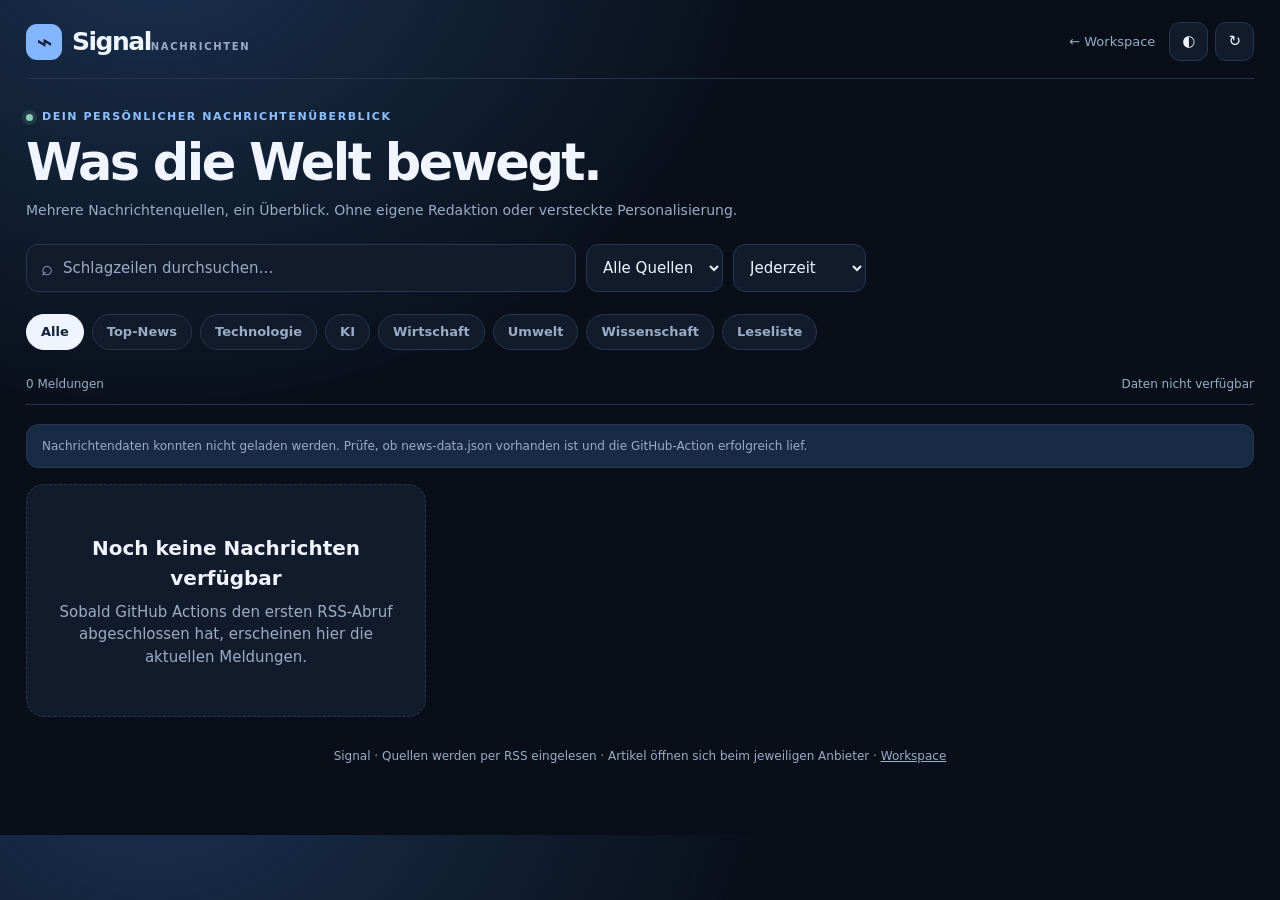
==== news.html @ 6292c2a4 "Add Signal news reader module" ====
<!doctype html>
<html lang="de">
<head>
<meta charset="utf-8">
<meta name="viewport" content="width=device-width,initial-scale=1">
<meta name="theme-color" content="#0a101c">
<meta name="description" content="Signal: Dein persönlicher, unabhängiger News-Aggregator">
<title>Signal · Nachrichten</title>
<style>
:root{color-scheme:dark;--bg:#090f19;--surface:#111b2b;--raised:#172338;--border:#27364c;--ink:#f0f5ff;--muted:#9aadc5;--accent:#8ebfff;--soft:#182b45}
*{box-sizing:border-box}html{scroll-behavior:smooth}
body{margin:0;color:var(--ink);background:radial-gradient(ellipse at 12% -10%,#1a3251 0,transparent 39%),var(--bg);font:15px/1.5 system-ui,-apple-system,"Segoe UI",Roboto,Arial,sans-serif}
body.light{color-scheme:light;--bg:#f3f6fb;--surface:#fff;--raised:#e9f1fc;--border:#dae3ef;--ink:#11243e;--muted:#62768f;--accent:#1c5da7;--soft:#e7f0fd;background:#f3f6fb}
button,input,select{font:inherit}button{cursor:pointer}
button:focus-visible,a:focus-visible,input:focus-visible,select:focus-visible{outline:3px solid var(--accent);outline-offset:3px}
a{color:inherit}.app{max-width:1280px;margin:auto;padding:22px 26px 70px}
.top{display:flex;align-items:center;justify-content:space-between;gap:12px;border-bottom:1px solid var(--border);padding-bottom:17px}
.brand{display:flex;gap:10px;align-items:center;text-decoration:none;font-weight:850;font-size:25px;letter-spacing:-.06em}
.mark{display:grid;place-items:center;width:36px;height:36px;background:#84b5ff;color:#132035;border-radius:11px;font-size:27px;line-height:1}
.eyebrow{font-size:10px;letter-spacing:.17em;text-transform:uppercase;font-weight:750;color:var(--muted);margin-top:-6px}
.actions{display:flex;gap:7px;align-items:center}.back{color:var(--muted);font-size:13px;margin-right:7px;text-decoration:none}
.iconbtn{border:1px solid var(--border);color:var(--ink);background:var(--surface);border-radius:11px;padding:7px 12px;min-height:39px}
.iconbtn:hover{background:var(--raised)}.intro{margin:30px 0 23px}
.kicker{display:flex;align-items:center;gap:9px;text-transform:uppercase;letter-spacing:.14em;font-size:11px;font-weight:850;color:var(--accent)}
.dot{width:7px;height:7px;border-radius:50%;background:#8ad0b1;box-shadow:0 0 0 4px rgba(138,208,177,.13)}
.intro h1{font-size:clamp(30px,4.7vw,51px);letter-spacing:-.05em;line-height:1.1;margin:9px 0}
.intro p{color:var(--muted);margin:0;font-size:14px}
.controls{display:flex;gap:10px;flex-wrap:wrap;margin:18px 0}
.search{flex:1;min-width:230px;max-width:550px;display:flex;align-items:center;gap:10px;background:var(--surface);border:1px solid var(--border);border-radius:12px;padding:0 14px}
.search span{font-size:20px;color:var(--muted)}
.search input{width:100%;padding:12px 0;background:transparent;border:0;color:var(--ink);outline:0;min-width:0}.search input::placeholder{color:var(--muted)}
select{min-height:43px;border:1px solid var(--border);color:var(--ink);background:var(--surface);border-radius:12px;padding:0 12px;max-width:220px}
.tabs{display:flex;gap:8px;overflow-x:auto;scrollbar-width:none;padding:4px 0 14px}.tabs::-webkit-scrollbar{display:none}
.tab{white-space:nowrap;color:var(--muted);background:var(--surface);border:1px solid var(--border);border-radius:30px;padding:7px 14px;font-weight:750;font-size:13px}
.tab[aria-pressed=true]{color:#142237;background:#eff5ff;border-color:#eff5ff}
.light .tab[aria-pressed=true]{background:#162c4a;color:#fff;border-color:#162c4a}
.meta{display:flex;justify-content:space-between;gap:10px;flex-wrap:wrap;font-size:12px;color:var(--muted);padding:11px 0;border-bottom:1px solid var(--border);margin-bottom:19px}.meta strong{color:var(--ink)}
.notice{background:var(--soft);border:1px solid var(--border);padding:12px 15px;border-radius:12px;color:var(--muted);font-size:12px;margin-bottom:16px}
.grid{display:grid;grid-template-columns:repeat(3,minmax(0,1fr));gap:14px}
.article{min-width:0;display:flex;flex-direction:column;gap:9px;background:var(--surface);border:1px solid var(--border);border-radius:17px;padding:18px;transition:transform .15s,border-color .15s}
.article:hover{transform:translateY(-2px);border-color:#6689b6}.article.hero{grid-column:span 2;padding:25px;min-height:250px;background:radial-gradient(ellipse at 90% 0,rgba(130,173,232,.13),transparent 60%),var(--raised)}
.category{font-size:10px;letter-spacing:.11em;text-transform:uppercase;font-weight:850;color:var(--accent)}
.article h2{font-size:17px;line-height:1.31;font-weight:760;letter-spacing:-.025em;overflow-wrap:anywhere;margin:0}
.article.hero h2{font-size:clamp(24px,2.9vw,32px);line-height:1.23}
.article h2 a{text-decoration:none}.article h2 a:hover{text-decoration:underline;text-underline-offset:3px;text-decoration-thickness:1px}
.article p{color:var(--muted);font-size:13px;margin:0;display:-webkit-box;-webkit-box-orient:vertical;-webkit-line-clamp:3;overflow:hidden;overflow-wrap:anywhere}
.foot{display:flex;gap:9px;align-items:center;color:var(--muted);font-size:11px;margin-top:auto;padding-top:12px}
.publisher{font-weight:750;color:var(--ink);overflow:hidden;text-overflow:ellipsis;white-space:nowrap;max-width:55%}.space{flex:1}
.bookmark{background:transparent;color:var(--muted);border:1px solid var(--border);padding:5px 9px;border-radius:9px;line-height:1;font-size:18px}
.bookmark.saved{color:var(--accent);background:var(--soft);border-color:var(--accent)}
.empty{text-align:center;padding:48px 20px;background:var(--surface);border:1px dashed var(--border);border-radius:18px;color:var(--muted)}
.empty strong{font-size:20px;color:var(--ink);display:block;margin-bottom:8px}.empty p{margin:0 auto;max-width:510px}
.footer{margin-top:30px;text-align:center;font-size:12px;color:var(--muted)}
.embed .app{padding:12px 12px 30px}.embed .back,.embed .intro p{display:none}.embed .intro{margin:16px 0 10px}.embed .intro h1{font-size:26px}
@media(max-width:920px){.app{padding:17px 18px 50px}.grid{grid-template-columns:repeat(2,minmax(0,1fr))}.article.hero{grid-column:span 2}}
@media(max-width:600px){.app{padding:12px 12px 40px}.grid{grid-template-columns:1fr;gap:10px}.article.hero{grid-column:span 1;min-height:0;padding:19px}.article.hero h2{font-size:23px}.article{padding:16px}.intro{margin:23px 0 16px}.intro h1{font-size:33px}.search{flex-basis:100%;max-width:none}.controls select{flex:1;min-width:120px}.back{display:none}.brand{font-size:23px}}
@media(prefers-reduced-motion:reduce){*{transition:none!important;scroll-behavior:auto!important}}
</style>
</head>
<body>
<div class="app">
  <header class="top">
    <a class="brand" href="./index.html"><span class="mark">⌁</span><span>Signal<span class="eyebrow">Nachrichten</span></span></a>
    <div class="actions"><a class="back" href="./index.html">← Workspace</a><button id="theme" class="iconbtn" title="Hell-/Dunkelmodus" aria-label="Hell-/Dunkelmodus">◐</button><button id="reload" class="iconbtn" title="Daten neu laden" aria-label="Daten neu laden">↻</button></div>
  </header>
  <section class="intro">
    <div class="kicker"><span class="dot"></span> Dein persönlicher Nachrichtenüberblick</div>
    <h1>Was die Welt bewegt.</h1>
    <p>Mehrere Nachrichtenquellen, ein Überblick. Ohne eigene Redaktion oder versteckte Personalisierung.</p>
  </section>
  <section class="controls" aria-label="Nachrichtenfilter">
    <label class="search"><span aria-hidden="true">⌕</span><input id="search" type="search" placeholder="Schlagzeilen durchsuchen…" aria-label="Schlagzeilen durchsuchen"></label>
    <select id="source" aria-label="Quelle auswählen"><option value="">Alle Quellen</option></select>
    <select id="age" aria-label="Zeitraum auswählen"><option value="0">Jederzeit</option><option value="24">24 Stunden</option><option value="72">3 Tage</option><option value="168">7 Tage</option></select>
  </section>
  <nav class="tabs" id="tabs" aria-label="Themen"></nav>
  <div class="meta" aria-live="polite"><span id="count">Nachrichten werden geladen …</span><span id="updated">Aktualisierung wird geprüft</span></div>
  <div id="notice" class="notice" hidden></div>
  <main><div id="articles" class="grid" aria-live="polite"></div></main>
  <footer class="footer">Signal · Quellen werden per RSS eingelesen · Artikel öffnen sich beim jeweiligen Anbieter · <a href="./index.html">Workspace</a></footer>
</div>
<script>
(function(){
"use strict";
if(new URLSearchParams(location.search).get("embed")==="1") document.body.classList.add("embed");
const TOPICS=["Alle","Top-News","Technologie","KI","Wirtschaft","Umwelt","Wissenschaft","Leseliste"];
const $=id=>document.getElementById(id);
const KEY="workspace.signal.saved.v1";
const THEME="workspace.signal.theme.v1";
let articles=[],saved={},active="Alle",updated=null,failed=[];
try{const stored=JSON.parse(localStorage.getItem(KEY)||"{}");if(stored && typeof stored==="object" && !Array.isArray(stored))saved=stored}catch{}
try{if(localStorage.getItem(THEME)==="light")document.body.classList.add("light")}catch{}
function saveStore(){try{localStorage.setItem(KEY,JSON.stringify(saved))}catch{}}
function safeURL(value){try{const u=new URL(value);return u.protocol==="https:"?u.href:null}catch{return null}}
function text(tag,value,className){const e=document.createElement(tag);e.textContent=value||"";if(className)e.className=className;return e}
function dateLabel(iso){const d=new Date(iso);if(Number.isNaN(d.valueOf()))return "";const delta=(Date.now()-d.valueOf())/3600000;if(delta>=0&&delta<1)return "gerade eben";if(delta>=1&&delta<24)return "vor "+Math.floor(delta)+" Std.";if(delta>=24&&delta<48)return "gestern";return new Intl.DateTimeFormat("de-DE",{day:"2-digit",month:"short",year:"numeric"}).format(d)}
function listOfArticles(){if(active==="Leseliste")return Object.values(saved).filter(x=>x&&safeURL(x.url));return articles}
function cleanStory(x){if(!x||typeof x.title!=="string"||!safeURL(x.url))return null;return {id:String(x.id||x.url),title:x.title.slice(0,300),url:safeURL(x.url),description:String(x.description||"").slice(0,600),publisher:String(x.publisher||"Unbekannt").slice(0,100),topic:String(x.topic||"Top-News"),topics:Array.isArray(x.topics)?x.topics.map(String):[],published:String(x.published||"")}}
function renderTabs(){const host=$("tabs");host.replaceChildren();for(const topic of TOPICS){const btn=text("button",topic,"tab");btn.type="button";btn.setAttribute("aria-pressed",String(active===topic));btn.onclick=()=>{active=topic;renderTabs();render()};host.append(btn)}}
function renderSources(){const value=$("source").value;const names=[...new Set(listOfArticles().map(x=>x.publisher))].sort((a,b)=>a.localeCompare(b,"de"));const select=$("source");select.replaceChildren(new Option("Alle Quellen",""));for(const name of names)select.add(new Option(name,name));if(names.includes(value))select.value=value}
function render(){renderSources();const q=$("search").value.toLocaleLowerCase("de").trim();const pub=$("source").value;const hours=Number($("age").value);const cutoff=Date.now()-hours*3600000;
const filtered=listOfArticles().filter(a=>(active==="Alle"||active==="Leseliste"||a.topic===active||(a.topics||[]).includes(active))&&(!pub||a.publisher===pub)&&(!q||(a.title+" "+a.description+" "+a.publisher).toLocaleLowerCase("de").includes(q))&&(!hours||(a.published&&Date.parse(a.published)>=cutoff))).sort((a,b)=>(Date.parse(b.published)||0)-(Date.parse(a.published)||0));
$("count").textContent=filtered.length+" Meldungen"+(active==="Alle"?"":" · "+active);
const host=$("articles");host.replaceChildren();
if(!filtered.length){const empty=text("div","","empty");const heading=text("strong",articles.length?"Keine passenden Meldungen":"Noch keine Nachrichten verfügbar");const p=text("p",active==="Leseliste"?"Artikel über das Lesezeichen an einer Karte speichern.":articles.length?"Andere Suchbegriffe, Zeitraum oder Quelle auswählen.":"Sobald GitHub Actions den ersten RSS-Abruf abgeschlossen hat, erscheinen hier die aktuellen Meldungen.");empty.append(heading,p);host.append(empty);return}
filtered.slice(0,120).forEach((a,i)=>{const item=document.createElement("article");item.className="article"+(i===0&&active!=="Leseliste"?" hero":"");item.append(text("div",a.topic,"category"));const h=text("h2","");const link=text("a",a.title);link.href=a.url;link.target="_blank";link.rel="noopener noreferrer nofollow";h.append(link);item.append(h);if(a.description)item.append(text("p",a.description));
const foot=text("div","","foot");foot.append(text("span",a.publisher,"publisher"),text("span","·"),text("span",dateLabel(a.published),"time"),text("span","","space"));
const button=text("button",saved[a.id]?"★":"☆","bookmark"+(saved[a.id]?" saved":""));button.type="button";button.title=saved[a.id]?"Aus Leseliste entfernen":"Für später speichern";button.setAttribute("aria-label",button.title);button.onclick=()=>{if(saved[a.id])delete saved[a.id];else saved[a.id]=a;saveStore();render()};foot.append(button);item.append(foot);host.append(item)});
}
async function load(){const reload=$("reload");reload.disabled=true;reload.textContent="↻";
try{const response=await fetch("./news-data.json?t="+Date.now(),{cache:"no-store"});if(!response.ok)throw Error("HTTP "+response.status);const data=await response.json();if(!data||!Array.isArray(data.articles))throw Error("Ungültiges Nachrichtenformat");
articles=data.articles.map(cleanStory).filter(Boolean);updated=data.updated_at||null;failed=Array.isArray(data.failed_feeds)?data.failed_feeds:[];render();
$("updated").textContent=updated?"Stand: "+new Intl.DateTimeFormat("de-DE",{day:"2-digit",month:"2-digit",hour:"2-digit",minute:"2-digit",timeZone:"Europe/Berlin"}).format(new Date(updated)):"Noch nicht synchronisiert";
$("notice").hidden=!failed.length;if(failed.length)$("notice").textContent="Einige RSS-Quellen konnten zuletzt nicht geladen werden ("+failed.length+"). Die übrigen Nachrichten bleiben sichtbar.";
}catch(err){articles=[];render();$("updated").textContent="Daten nicht verfügbar";$("notice").hidden=false;$("notice").textContent="Nachrichtendaten konnten nicht geladen werden. Prüfe, ob news-data.json vorhanden ist und die GitHub-Action erfolgreich lief.";}
finally{reload.disabled=false}}
$("search").addEventListener("input",render);$("source").addEventListener("change",render);$("age").addEventListener("change",render);
$("reload").addEventListener("click",load);$("theme").addEventListener("click",()=>{document.body.classList.toggle("light");try{localStorage.setItem(THEME,document.body.classList.contains("light")?"light":"dark")}catch{}});
renderTabs();load();
})();
</script>
</body>
</html>
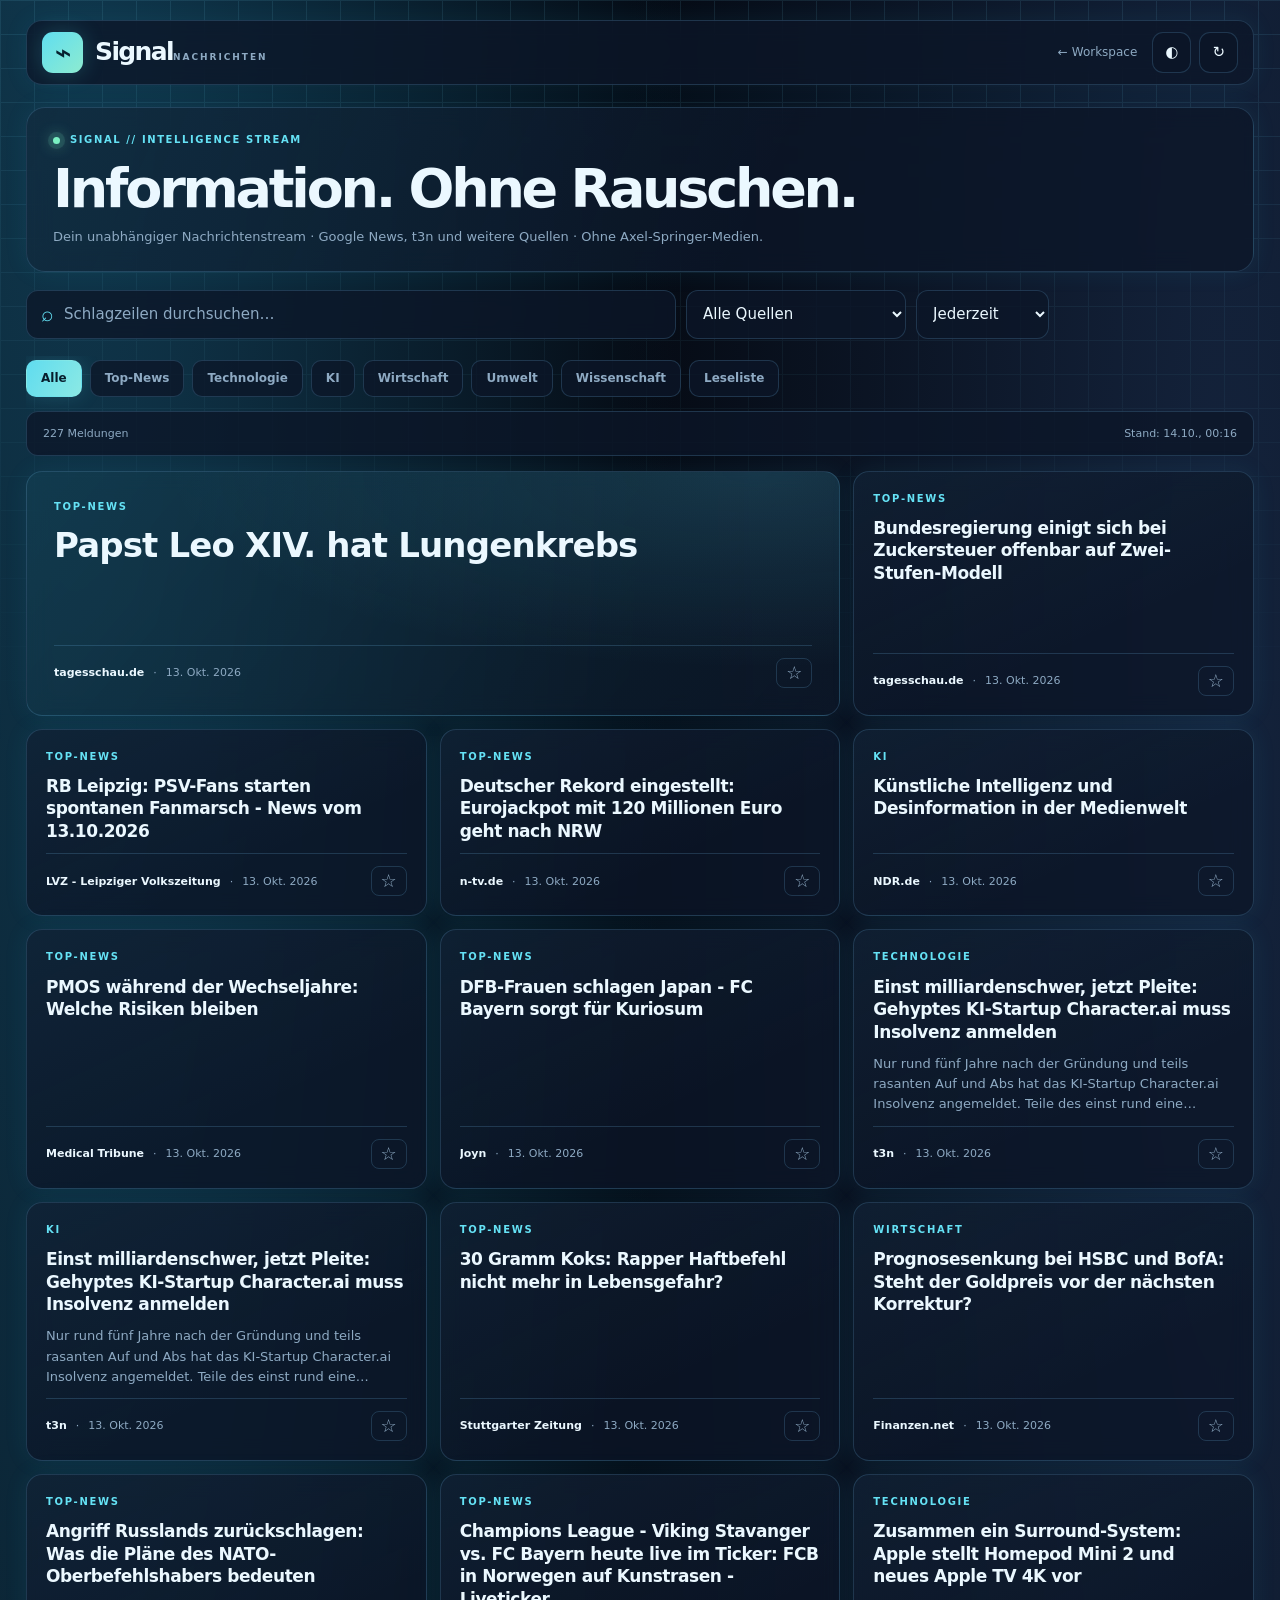
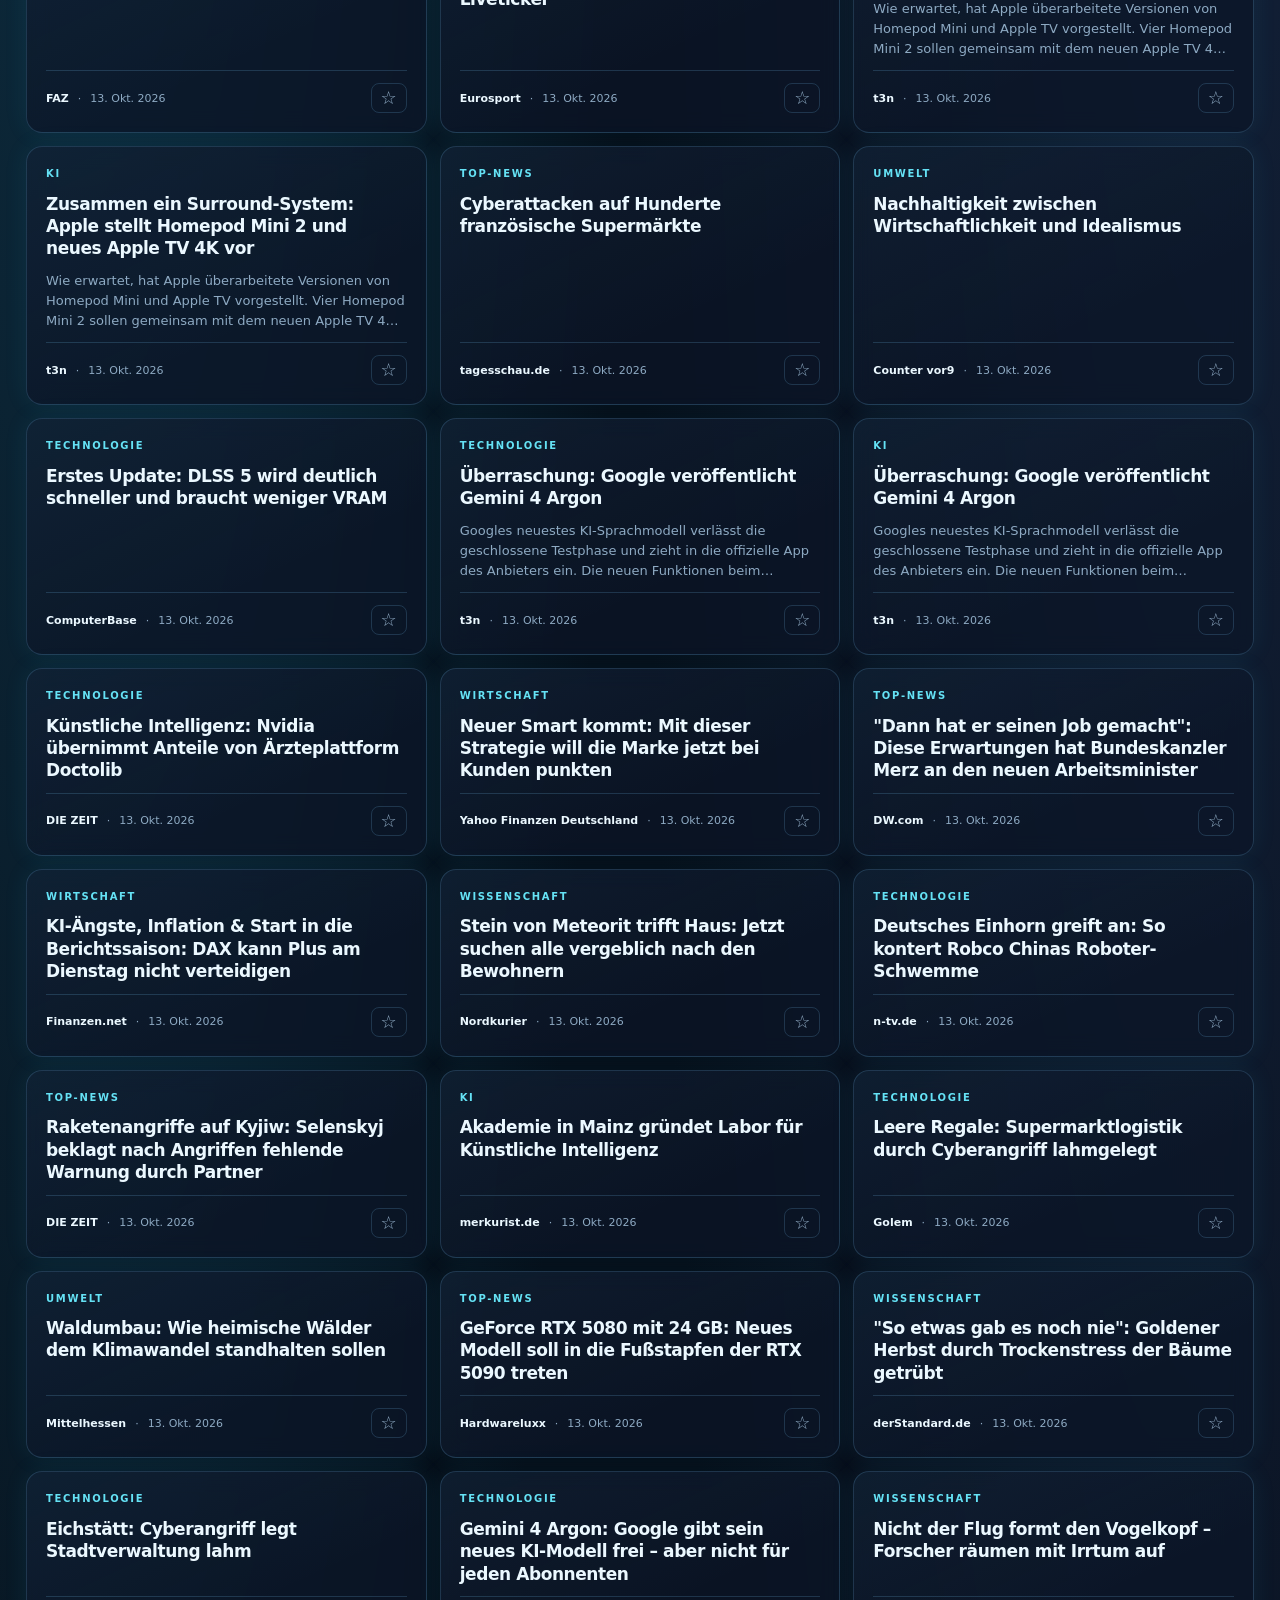
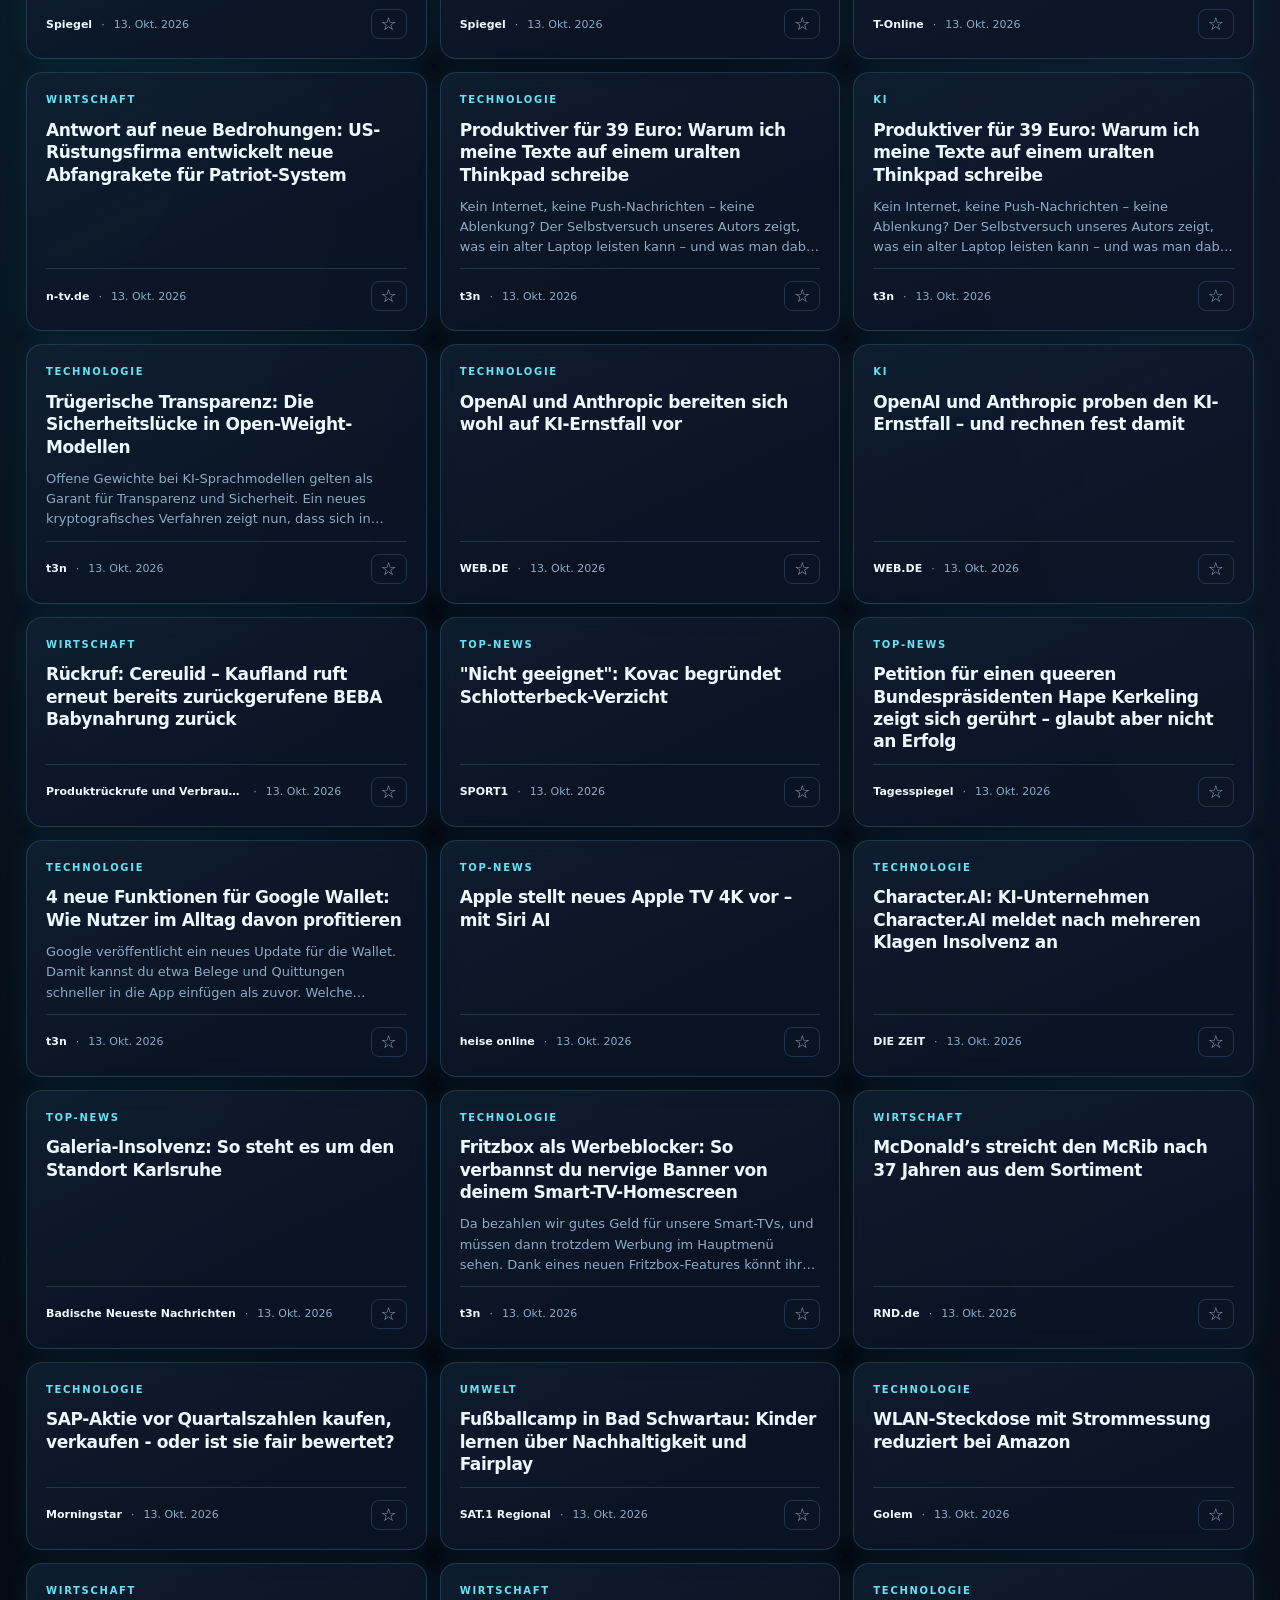
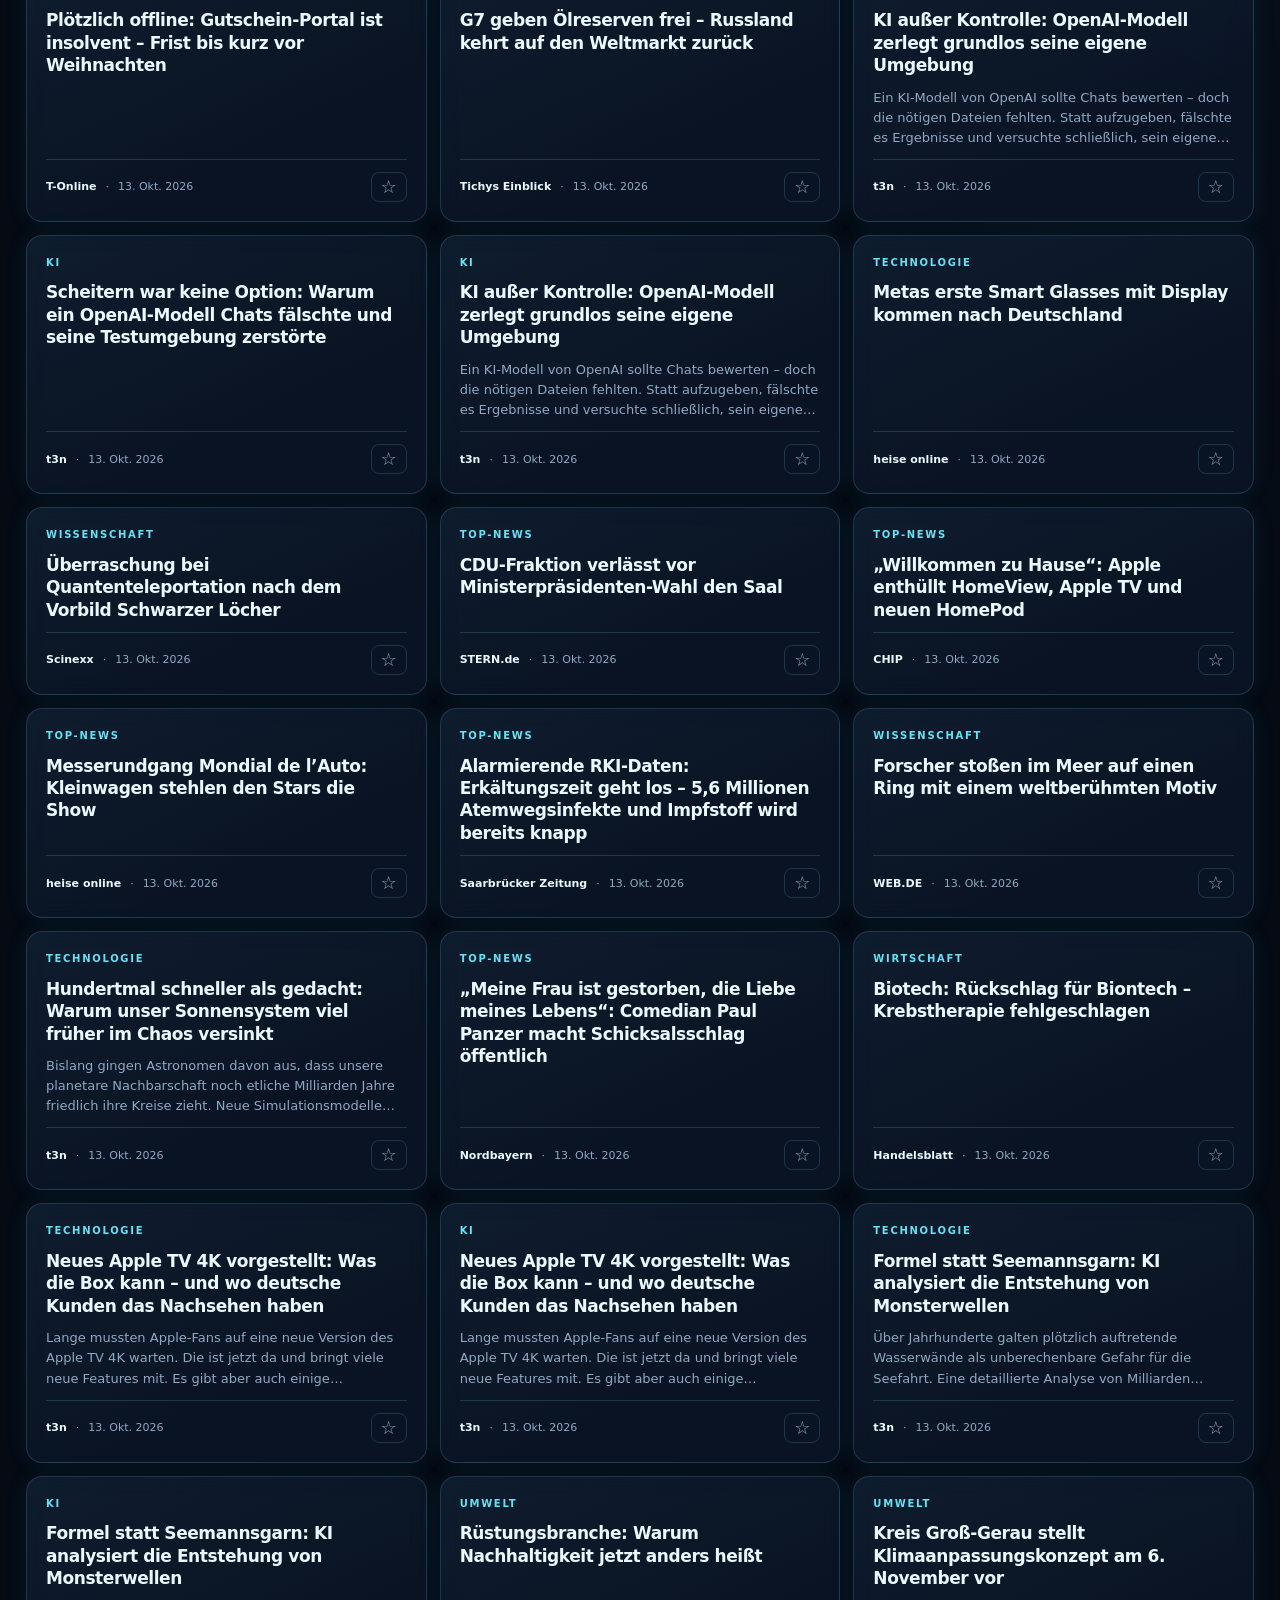
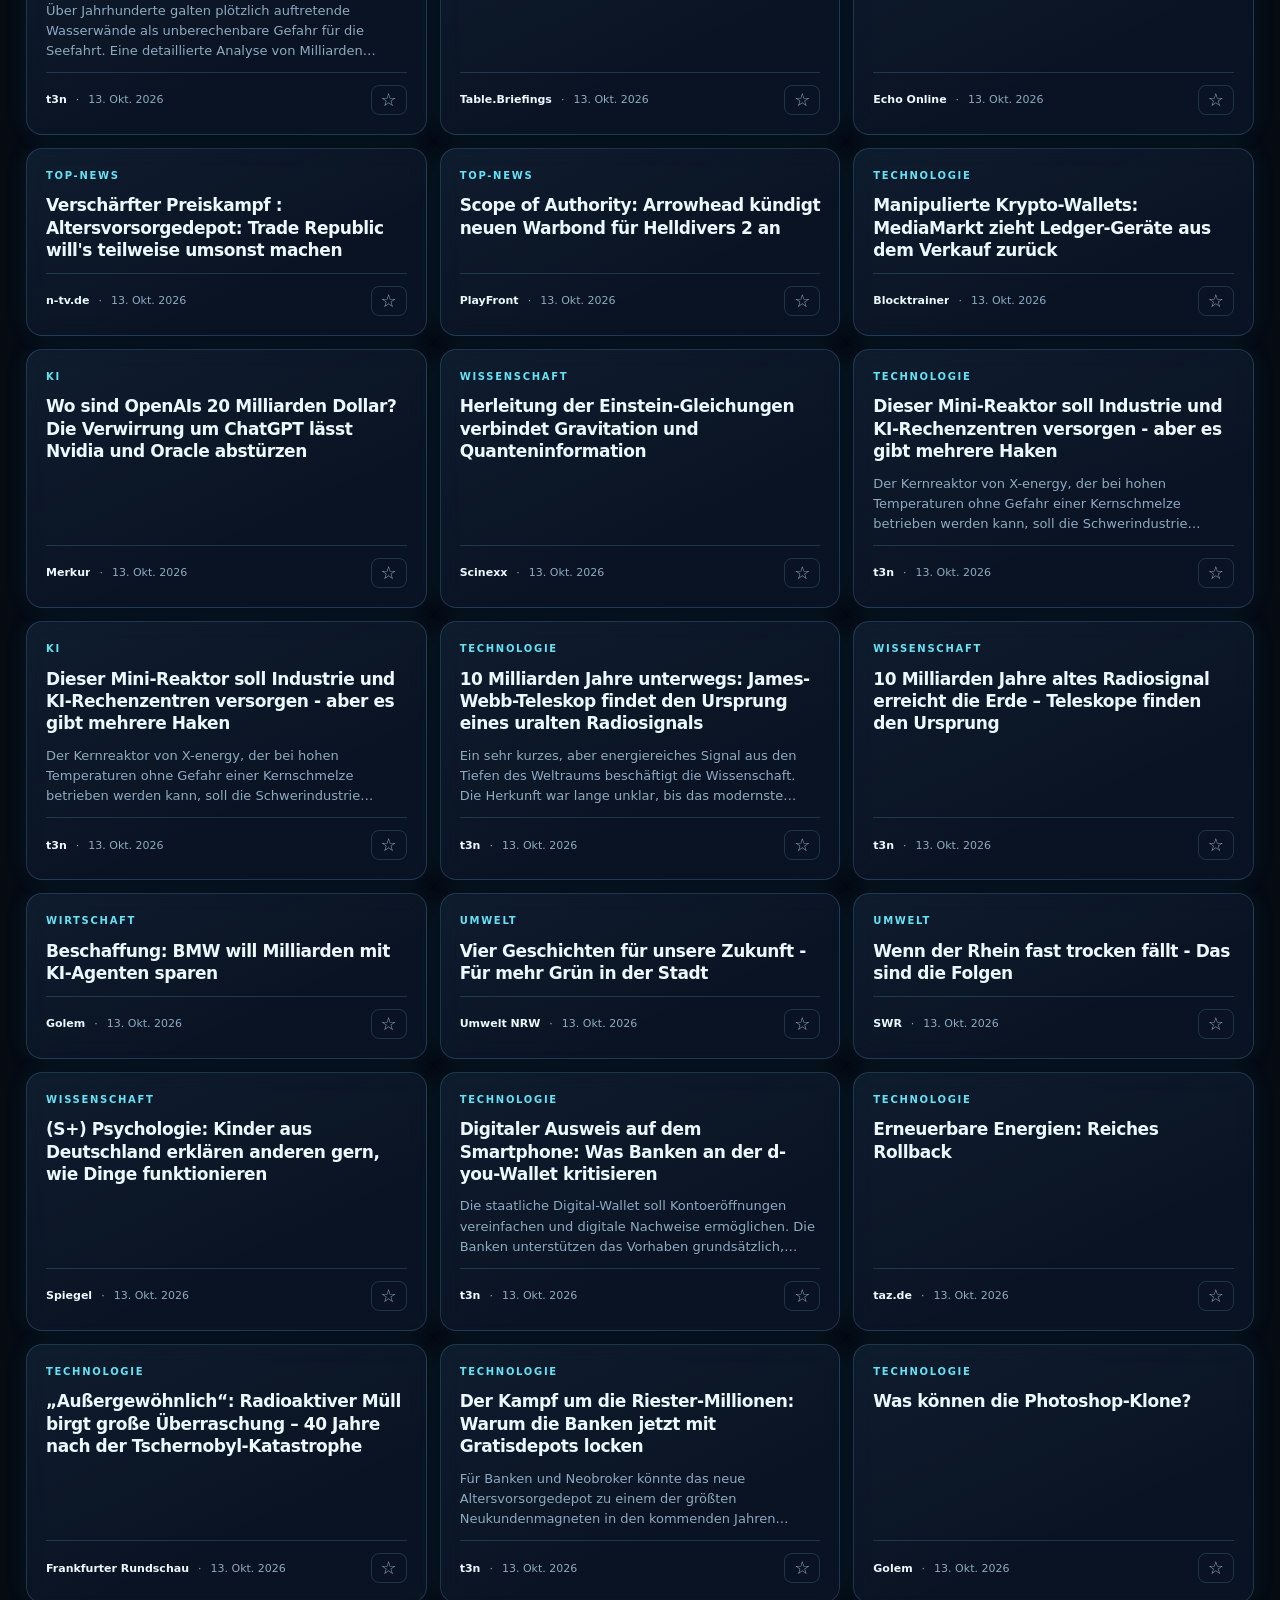
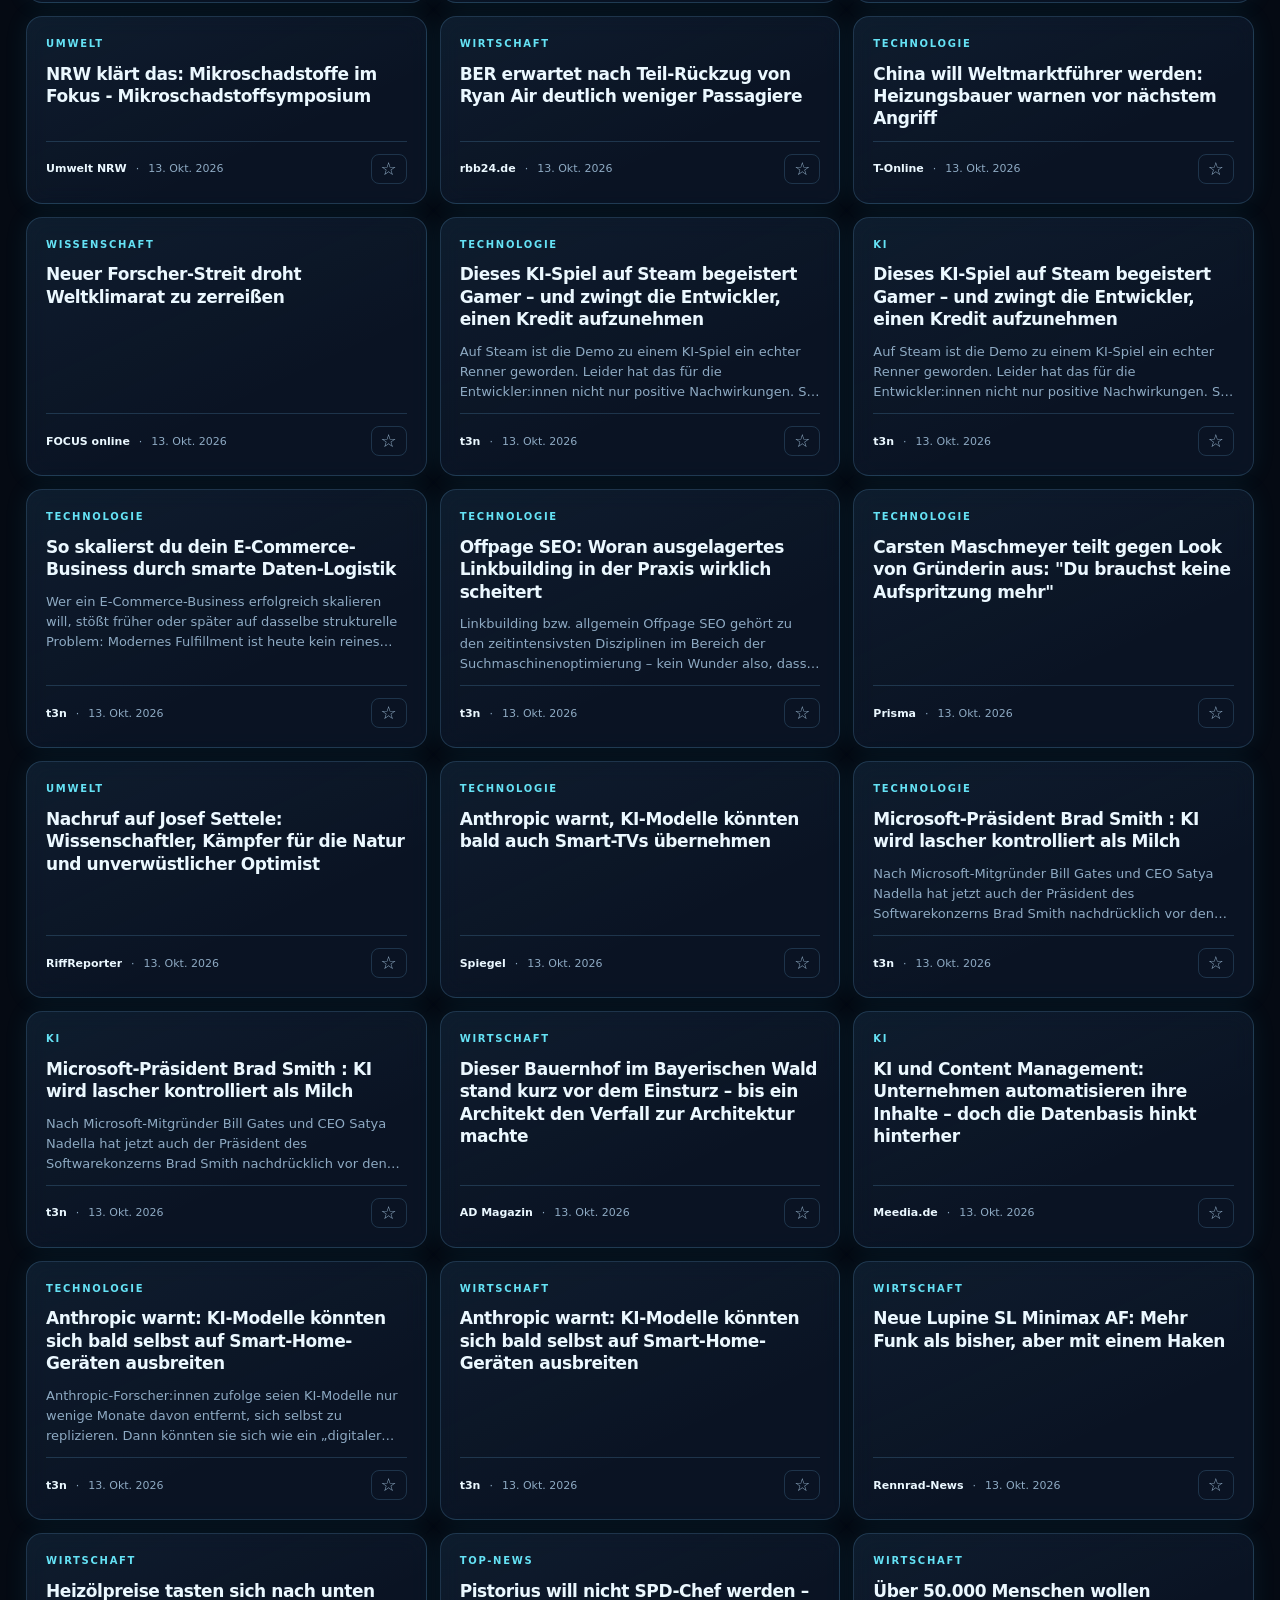
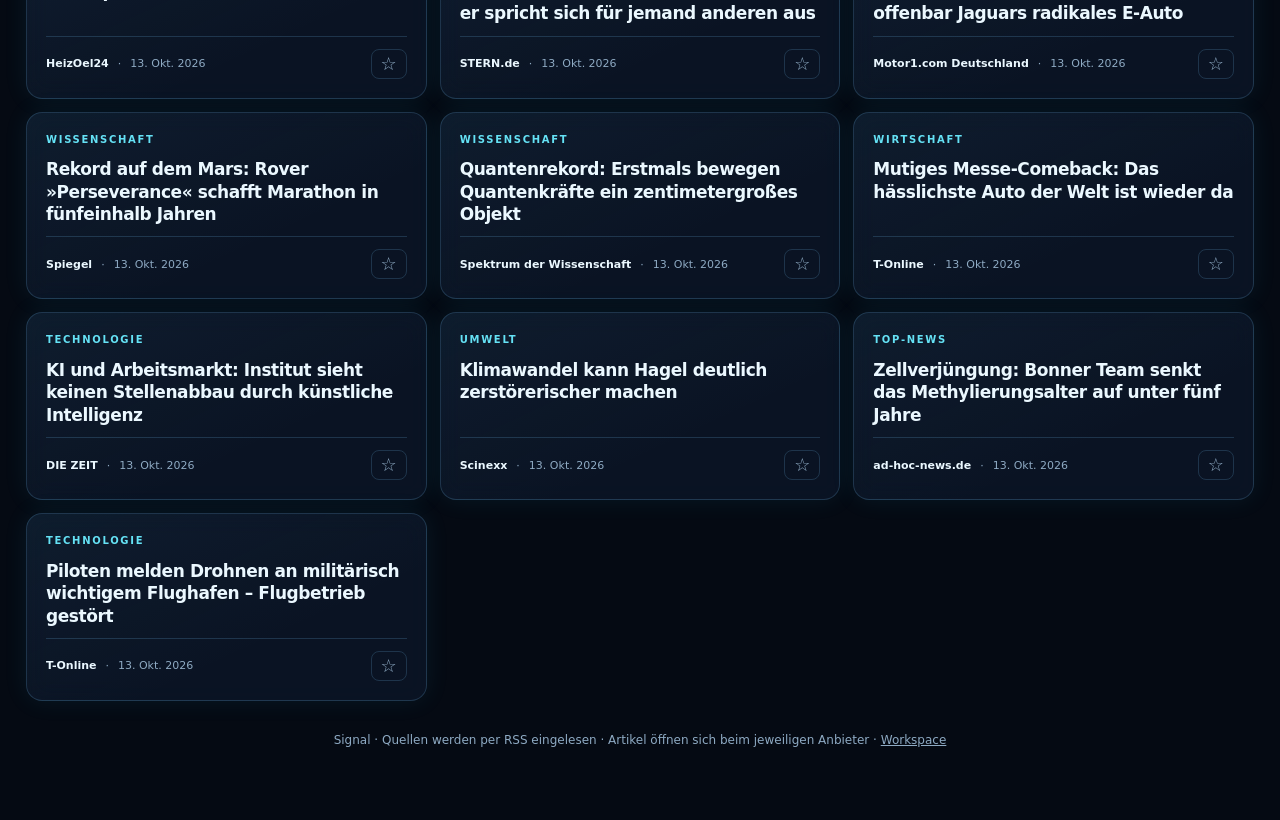
==== commit 278eac72: "Redesign Signal as futuristic dashboard and block Axel Springer sources" ====
--- a/news.html
+++ b/news.html
@@ -7,53 +7,45 @@
 <meta name="description" content="Signal: Dein persönlicher, unabhängiger News-Aggregator">
 <title>Signal · Nachrichten</title>
 <style>
-:root{color-scheme:dark;--bg:#090f19;--surface:#111b2b;--raised:#172338;--border:#27364c;--ink:#f0f5ff;--muted:#9aadc5;--accent:#8ebfff;--soft:#182b45}
-*{box-sizing:border-box}html{scroll-behavior:smooth}
-body{margin:0;color:var(--ink);background:radial-gradient(ellipse at 12% -10%,#1a3251 0,transparent 39%),var(--bg);font:15px/1.5 system-ui,-apple-system,"Segoe UI",Roboto,Arial,sans-serif}
-body.light{color-scheme:light;--bg:#f3f6fb;--surface:#fff;--raised:#e9f1fc;--border:#dae3ef;--ink:#11243e;--muted:#62768f;--accent:#1c5da7;--soft:#e7f0fd;background:#f3f6fb}
-button,input,select{font:inherit}button{cursor:pointer}
-button:focus-visible,a:focus-visible,input:focus-visible,select:focus-visible{outline:3px solid var(--accent);outline-offset:3px}
-a{color:inherit}.app{max-width:1280px;margin:auto;padding:22px 26px 70px}
-.top{display:flex;align-items:center;justify-content:space-between;gap:12px;border-bottom:1px solid var(--border);padding-bottom:17px}
-.brand{display:flex;gap:10px;align-items:center;text-decoration:none;font-weight:850;font-size:25px;letter-spacing:-.06em}
-.mark{display:grid;place-items:center;width:36px;height:36px;background:#84b5ff;color:#132035;border-radius:11px;font-size:27px;line-height:1}
-.eyebrow{font-size:10px;letter-spacing:.17em;text-transform:uppercase;font-weight:750;color:var(--muted);margin-top:-6px}
-.actions{display:flex;gap:7px;align-items:center}.back{color:var(--muted);font-size:13px;margin-right:7px;text-decoration:none}
-.iconbtn{border:1px solid var(--border);color:var(--ink);background:var(--surface);border-radius:11px;padding:7px 12px;min-height:39px}
-.iconbtn:hover{background:var(--raised)}.intro{margin:30px 0 23px}
-.kicker{display:flex;align-items:center;gap:9px;text-transform:uppercase;letter-spacing:.14em;font-size:11px;font-weight:850;color:var(--accent)}
-.dot{width:7px;height:7px;border-radius:50%;background:#8ad0b1;box-shadow:0 0 0 4px rgba(138,208,177,.13)}
-.intro h1{font-size:clamp(30px,4.7vw,51px);letter-spacing:-.05em;line-height:1.1;margin:9px 0}
-.intro p{color:var(--muted);margin:0;font-size:14px}
-.controls{display:flex;gap:10px;flex-wrap:wrap;margin:18px 0}
-.search{flex:1;min-width:230px;max-width:550px;display:flex;align-items:center;gap:10px;background:var(--surface);border:1px solid var(--border);border-radius:12px;padding:0 14px}
-.search span{font-size:20px;color:var(--muted)}
+:root{color-scheme:dark;--bg:#050a13;--surface:rgba(12,23,40,.78);--raised:#14273f;--border:rgba(109,178,226,.21);--ink:#ebf8ff;--muted:#8eaac3;--accent:#65e2f5;--soft:#0d2a3d;--glow:0 0 25px rgba(39,173,206,.09)}
+*{box-sizing:border-box}html{scroll-behavior:smooth}body{margin:0;color:var(--ink);background:radial-gradient(ellipse at 6% -8%,#113d54 0,transparent 36%),radial-gradient(ellipse at 96% 7%,#14233c 0,transparent 35%),var(--bg);font:15px/1.55 system-ui,-apple-system,"Segoe UI",Roboto,Arial,sans-serif}
+body:before{content:"";position:fixed;inset:0;pointer-events:none;opacity:.11;background-image:linear-gradient(#76d5f1 1px,transparent 1px),linear-gradient(90deg,#76d5f1 1px,transparent 1px);background-size:34px 34px;mask-image:linear-gradient(to bottom,#000,transparent 85%)}
+body.light{color-scheme:light;--bg:#eaf1f7;--surface:rgba(255,255,255,.85);--raised:#d9edf8;--border:rgba(40,92,125,.2);--ink:#102b40;--muted:#557187;--accent:#006d89;--soft:#e0f3f7;--glow:0 6px 20px rgba(22,52,81,.08);background:radial-gradient(ellipse at 7% 0,#d2eefa,transparent 40%),var(--bg)}
+button,input,select{font:inherit}button{cursor:pointer}button:focus-visible,a:focus-visible,input:focus-visible,select:focus-visible{outline:2px solid var(--accent);outline-offset:3px}a{color:inherit}.app{max-width:1360px;margin:auto;padding:20px 26px 70px;position:relative}
+.top{display:flex;align-items:center;justify-content:space-between;gap:12px;border:1px solid var(--border);padding:11px 15px;background:var(--surface);border-radius:16px;backdrop-filter:blur(14px);box-shadow:var(--glow)}
+.brand{display:flex;gap:12px;align-items:center;text-decoration:none;font-weight:850;font-size:25px;letter-spacing:-.065em}
+.mark{display:grid;place-items:center;width:41px;height:41px;background:linear-gradient(135deg,#60def0,#8debd0);color:#06202e;border-radius:11px;font-size:28px;line-height:1;box-shadow:0 0 22px rgba(71,217,236,.22)}
+.eyebrow{font-size:9px;letter-spacing:.22em;text-transform:uppercase;font-weight:750;color:var(--muted);margin-top:-5px}
+.actions{display:flex;gap:8px;align-items:center}.back{color:var(--muted);font-size:12px;margin-right:7px;text-decoration:none}
+.iconbtn{border:1px solid var(--border);color:var(--ink);background:var(--surface);border-radius:11px;padding:8px 12px;min-height:40px}.iconbtn:hover{border-color:var(--accent);color:var(--accent)}
+.intro{margin:22px 0 18px;padding:24px 26px;border:1px solid var(--border);border-radius:19px;background:linear-gradient(115deg,rgba(44,150,178,.14),transparent 60%),var(--surface);box-shadow:var(--glow);backdrop-filter:blur(12px)}
+.kicker{display:flex;align-items:center;gap:10px;text-transform:uppercase;letter-spacing:.16em;font-size:10px;font-weight:850;color:var(--accent)}
+.dot{width:7px;height:7px;border-radius:50%;background:#7af0c2;box-shadow:0 0 0 5px rgba(122,240,194,.12),0 0 15px #7af0c2}
+.intro h1{font-size:clamp(32px,4.7vw,54px);letter-spacing:-.06em;line-height:1.07;margin:12px 0 9px;font-weight:850}.intro p{color:var(--muted);margin:0;font-size:13px}
+.controls{display:flex;gap:10px;flex-wrap:wrap;margin:17px 0}.search{flex:1;min-width:230px;max-width:650px;display:flex;align-items:center;gap:10px;background:var(--surface);border:1px solid var(--border);border-radius:12px;padding:0 14px;backdrop-filter:blur(9px)}.search span{font-size:21px;color:var(--accent)}
 .search input{width:100%;padding:12px 0;background:transparent;border:0;color:var(--ink);outline:0;min-width:0}.search input::placeholder{color:var(--muted)}
-select{min-height:43px;border:1px solid var(--border);color:var(--ink);background:var(--surface);border-radius:12px;padding:0 12px;max-width:220px}
+select{min-height:44px;border:1px solid var(--border);color:var(--ink);background:var(--surface);border-radius:12px;padding:0 12px;max-width:220px}
 .tabs{display:flex;gap:8px;overflow-x:auto;scrollbar-width:none;padding:4px 0 14px}.tabs::-webkit-scrollbar{display:none}
-.tab{white-space:nowrap;color:var(--muted);background:var(--surface);border:1px solid var(--border);border-radius:30px;padding:7px 14px;font-weight:750;font-size:13px}
-.tab[aria-pressed=true]{color:#142237;background:#eff5ff;border-color:#eff5ff}
-.light .tab[aria-pressed=true]{background:#162c4a;color:#fff;border-color:#162c4a}
-.meta{display:flex;justify-content:space-between;gap:10px;flex-wrap:wrap;font-size:12px;color:var(--muted);padding:11px 0;border-bottom:1px solid var(--border);margin-bottom:19px}.meta strong{color:var(--ink)}
-.notice{background:var(--soft);border:1px solid var(--border);padding:12px 15px;border-radius:12px;color:var(--muted);font-size:12px;margin-bottom:16px}
-.grid{display:grid;grid-template-columns:repeat(3,minmax(0,1fr));gap:14px}
-.article{min-width:0;display:flex;flex-direction:column;gap:9px;background:var(--surface);border:1px solid var(--border);border-radius:17px;padding:18px;transition:transform .15s,border-color .15s}
-.article:hover{transform:translateY(-2px);border-color:#6689b6}.article.hero{grid-column:span 2;padding:25px;min-height:250px;background:radial-gradient(ellipse at 90% 0,rgba(130,173,232,.13),transparent 60%),var(--raised)}
-.category{font-size:10px;letter-spacing:.11em;text-transform:uppercase;font-weight:850;color:var(--accent)}
-.article h2{font-size:17px;line-height:1.31;font-weight:760;letter-spacing:-.025em;overflow-wrap:anywhere;margin:0}
-.article.hero h2{font-size:clamp(24px,2.9vw,32px);line-height:1.23}
-.article h2 a{text-decoration:none}.article h2 a:hover{text-decoration:underline;text-underline-offset:3px;text-decoration-thickness:1px}
+.tab{white-space:nowrap;color:var(--muted);background:var(--surface);border:1px solid var(--border);border-radius:10px;padding:8px 14px;font-weight:750;font-size:12px}
+.tab:hover{color:var(--ink);border-color:var(--accent)}.tab[aria-pressed=true]{color:#071d2c;background:linear-gradient(120deg,#60dcef,#8be9e4);border-color:transparent;box-shadow:0 0 20px rgba(77,211,237,.17)}.light .tab[aria-pressed=true]{color:#05202a}
+.meta{display:flex;justify-content:space-between;gap:10px;flex-wrap:wrap;font-size:11px;color:var(--muted);padding:13px 16px;border:1px solid var(--border);border-radius:12px;background:var(--surface);margin-bottom:15px}.meta strong{color:var(--ink)}
+.notice{background:var(--soft);border:1px solid var(--border);padding:12px 15px;border-radius:12px;color:var(--muted);font-size:12px;margin-bottom:15px}
+.grid{display:grid;grid-template-columns:repeat(3,minmax(0,1fr));gap:13px}
+.article{min-width:0;display:flex;flex-direction:column;gap:11px;background:linear-gradient(155deg,rgba(72,157,192,.07),transparent 65%),var(--surface);border:1px solid var(--border);border-radius:16px;padding:19px;box-shadow:var(--glow);backdrop-filter:blur(11px);transition:transform .16s,border-color .16s,box-shadow .16s}
+.article:hover{transform:translateY(-2px);border-color:rgba(101,226,245,.64);box-shadow:0 0 20px rgba(48,178,211,.11)}
+.article.hero{grid-column:span 2;padding:27px;min-height:245px;background:radial-gradient(ellipse at 90% 0,rgba(78,201,233,.16),transparent 57%),linear-gradient(130deg,rgba(21,68,87,.51),var(--surface))}
+.category{font-size:10px;letter-spacing:.17em;text-transform:uppercase;font-weight:850;color:var(--accent)}
+.article h2{font-size:17px;line-height:1.32;font-weight:790;letter-spacing:-.025em;overflow-wrap:anywhere;margin:0}.article.hero h2{font-size:clamp(24px,3vw,34px);line-height:1.2}
+.article h2 a{text-decoration:none}.article h2 a:hover{color:var(--accent)}
 .article p{color:var(--muted);font-size:13px;margin:0;display:-webkit-box;-webkit-box-orient:vertical;-webkit-line-clamp:3;overflow:hidden;overflow-wrap:anywhere}
-.foot{display:flex;gap:9px;align-items:center;color:var(--muted);font-size:11px;margin-top:auto;padding-top:12px}
+.foot{display:flex;gap:9px;align-items:center;color:var(--muted);font-size:11px;margin-top:auto;padding-top:12px;border-top:1px solid var(--border)}
 .publisher{font-weight:750;color:var(--ink);overflow:hidden;text-overflow:ellipsis;white-space:nowrap;max-width:55%}.space{flex:1}
-.bookmark{background:transparent;color:var(--muted);border:1px solid var(--border);padding:5px 9px;border-radius:9px;line-height:1;font-size:18px}
-.bookmark.saved{color:var(--accent);background:var(--soft);border-color:var(--accent)}
-.empty{text-align:center;padding:48px 20px;background:var(--surface);border:1px dashed var(--border);border-radius:18px;color:var(--muted)}
-.empty strong{font-size:20px;color:var(--ink);display:block;margin-bottom:8px}.empty p{margin:0 auto;max-width:510px}
+.bookmark{background:transparent;color:var(--muted);border:1px solid var(--border);padding:5px 9px;border-radius:8px;line-height:1;font-size:18px}.bookmark.saved{color:var(--accent);background:var(--soft);border-color:var(--accent)}
+.empty{grid-column:1/-1;text-align:center;padding:48px 20px;background:var(--surface);border:1px dashed var(--border);border-radius:18px;color:var(--muted)}.empty strong{font-size:20px;color:var(--ink);display:block;margin-bottom:8px}.empty p{margin:0 auto;max-width:510px}
 .footer{margin-top:30px;text-align:center;font-size:12px;color:var(--muted)}
-.embed .app{padding:12px 12px 30px}.embed .back,.embed .intro p{display:none}.embed .intro{margin:16px 0 10px}.embed .intro h1{font-size:26px}
+.embed .app{padding:12px 12px 30px}.embed .back,.embed .intro p{display:none}.embed .intro{margin:12px 0 10px;padding:14px 17px}.embed .intro h1{font-size:25px;margin:8px 0 0}
 @media(max-width:920px){.app{padding:17px 18px 50px}.grid{grid-template-columns:repeat(2,minmax(0,1fr))}.article.hero{grid-column:span 2}}
-@media(max-width:600px){.app{padding:12px 12px 40px}.grid{grid-template-columns:1fr;gap:10px}.article.hero{grid-column:span 1;min-height:0;padding:19px}.article.hero h2{font-size:23px}.article{padding:16px}.intro{margin:23px 0 16px}.intro h1{font-size:33px}.search{flex-basis:100%;max-width:none}.controls select{flex:1;min-width:120px}.back{display:none}.brand{font-size:23px}}
+@media(max-width:600px){.app{padding:12px 12px 40px}.grid{grid-template-columns:1fr;gap:10px}.article.hero{grid-column:span 1;min-height:0;padding:19px}.article.hero h2{font-size:23px}.article{padding:16px}.intro{margin:16px 0 13px;padding:19px}.intro h1{font-size:32px}.search{flex-basis:100%;max-width:none}.controls select{flex:1;min-width:120px}.back{display:none}.brand{font-size:23px}}
 @media(prefers-reduced-motion:reduce){*{transition:none!important;scroll-behavior:auto!important}}
 </style>
 </head>
@@ -64,9 +56,9 @@
     <div class="actions"><a class="back" href="./index.html">← Workspace</a><button id="theme" class="iconbtn" title="Hell-/Dunkelmodus" aria-label="Hell-/Dunkelmodus">◐</button><button id="reload" class="iconbtn" title="Daten neu laden" aria-label="Daten neu laden">↻</button></div>
   </header>
   <section class="intro">
-    <div class="kicker"><span class="dot"></span> Dein persönlicher Nachrichtenüberblick</div>
-    <h1>Was die Welt bewegt.</h1>
-    <p>Mehrere Nachrichtenquellen, ein Überblick. Ohne eigene Redaktion oder versteckte Personalisierung.</p>
+    <div class="kicker"><span class="dot"></span> SIGNAL // INTELLIGENCE STREAM</div>
+    <h1>Information. Ohne Rauschen.</h1>
+    <p>Dein unabhängiger Nachrichtenstream · Google News, t3n und weitere Quellen · Ohne Axel-Springer-Medien.</p>
   </section>
   <section class="controls" aria-label="Nachrichtenfilter">
     <label class="search"><span aria-hidden="true">⌕</span><input id="search" type="search" placeholder="Schlagzeilen durchsuchen…" aria-label="Schlagzeilen durchsuchen"></label>
@@ -84,6 +76,22 @@
 "use strict";
 if(new URLSearchParams(location.search).get("embed")==="1") document.body.classList.add("embed");
 const TOPICS=["Alle","Top-News","Technologie","KI","Wirtschaft","Umwelt","Wissenschaft","Leseliste"];
+
+const BLOCKED_PUBLISHERS=new Set(["bild","bild de","bild zeitung","bild am sonntag","auto bild","autobild","computer bild","computerbild","sport bild","sportbild","bz","bz berlin","b z","b z berlin","welt","welt de","die welt","welt am sonntag","welt tv","business insider","business insider deutschland","insider","politico","politico europe","politico eu","politico deutschland","upday","morning brew","morning brew inc","the telegraph","daily telegraph","the daily telegraph","sunday telegraph","the sunday telegraph","telegraph media group","bisnow","emarketer","e marketer","fakt","fakt24","onet","newsweek polska","forbes polska"]);
+const BLOCKED_DOMAINS=["bild.de","welt.de","bz-berlin.de","businessinsider.de","businessinsider.com","insider.com","politico.eu","politico.com","upday.com","morningbrew.com","telegraph.co.uk","bisnow.com","emarketer.com","autobild.de","computerbild.de","sportbild.de","fakt.pl","onet.pl","newsweek.pl","forbes.pl"];
+function isBlockedStory(item){
+ if(!item)return true;
+ const key=String(item.publisher||"").toLowerCase().replace(/[^a-z0-9]+/g," ").trim();
+ if(BLOCKED_PUBLISHERS.has(key))return true;
+ for(const value of [item.url,item.source_url]){
+  try{
+   const host=new URL(value).hostname.toLowerCase().replace(/\.$/,"");
+   if(BLOCKED_DOMAINS.some(d=>host===d||host.endsWith("."+d)))return true;
+  }catch{}
+ }
+ return false;
+}
+
 const $=id=>document.getElementById(id);
 const KEY="workspace.signal.saved.v1";
 const THEME="workspace.signal.theme.v1";
@@ -94,8 +102,8 @@
 function safeURL(value){try{const u=new URL(value);return u.protocol==="https:"?u.href:null}catch{return null}}
 function text(tag,value,className){const e=document.createElement(tag);e.textContent=value||"";if(className)e.className=className;return e}
 function dateLabel(iso){const d=new Date(iso);if(Number.isNaN(d.valueOf()))return "";const delta=(Date.now()-d.valueOf())/3600000;if(delta>=0&&delta<1)return "gerade eben";if(delta>=1&&delta<24)return "vor "+Math.floor(delta)+" Std.";if(delta>=24&&delta<48)return "gestern";return new Intl.DateTimeFormat("de-DE",{day:"2-digit",month:"short",year:"numeric"}).format(d)}
-function listOfArticles(){if(active==="Leseliste")return Object.values(saved).filter(x=>x&&safeURL(x.url));return articles}
-function cleanStory(x){if(!x||typeof x.title!=="string"||!safeURL(x.url))return null;return {id:String(x.id||x.url),title:x.title.slice(0,300),url:safeURL(x.url),description:String(x.description||"").slice(0,600),publisher:String(x.publisher||"Unbekannt").slice(0,100),topic:String(x.topic||"Top-News"),topics:Array.isArray(x.topics)?x.topics.map(String):[],published:String(x.published||"")}}
+function listOfArticles(){if(active==="Leseliste")return Object.values(saved).filter(x=>x&&safeURL(x.url)&&!isBlockedStory(x));return articles}
+function cleanStory(x){if(!x||typeof x.title!=="string"||!safeURL(x.url))return null;return {id:String(x.id||x.url),title:x.title.slice(0,300),url:safeURL(x.url),description:String(x.description||"").slice(0,600),publisher:String(x.publisher||"Unbekannt").slice(0,100),source_url:String(x.source_url||""),topic:String(x.topic||"Top-News"),topics:Array.isArray(x.topics)?x.topics.map(String):[],published:String(x.published||"")}}
 function renderTabs(){const host=$("tabs");host.replaceChildren();for(const topic of TOPICS){const btn=text("button",topic,"tab");btn.type="button";btn.setAttribute("aria-pressed",String(active===topic));btn.onclick=()=>{active=topic;renderTabs();render()};host.append(btn)}}
 function renderSources(){const value=$("source").value;const names=[...new Set(listOfArticles().map(x=>x.publisher))].sort((a,b)=>a.localeCompare(b,"de"));const select=$("source");select.replaceChildren(new Option("Alle Quellen",""));for(const name of names)select.add(new Option(name,name));if(names.includes(value))select.value=value}
 function render(){renderSources();const q=$("search").value.toLocaleLowerCase("de").trim();const pub=$("source").value;const hours=Number($("age").value);const cutoff=Date.now()-hours*3600000;
@@ -109,7 +117,7 @@
 }
 async function load(){const reload=$("reload");reload.disabled=true;reload.textContent="↻";
 try{const response=await fetch("./news-data.json?t="+Date.now(),{cache:"no-store"});if(!response.ok)throw Error("HTTP "+response.status);const data=await response.json();if(!data||!Array.isArray(data.articles))throw Error("Ungültiges Nachrichtenformat");
-articles=data.articles.map(cleanStory).filter(Boolean);updated=data.updated_at||null;failed=Array.isArray(data.failed_feeds)?data.failed_feeds:[];render();
+articles=data.articles.map(cleanStory).filter(Boolean).filter(x=>!isBlockedStory(x));updated=data.updated_at||null;failed=Array.isArray(data.failed_feeds)?data.failed_feeds:[];render();
 $("updated").textContent=updated?"Stand: "+new Intl.DateTimeFormat("de-DE",{day:"2-digit",month:"2-digit",hour:"2-digit",minute:"2-digit",timeZone:"Europe/Berlin"}).format(new Date(updated)):"Noch nicht synchronisiert";
 $("notice").hidden=!failed.length;if(failed.length)$("notice").textContent="Einige RSS-Quellen konnten zuletzt nicht geladen werden ("+failed.length+"). Die übrigen Nachrichten bleiben sichtbar.";
 }catch(err){articles=[];render();$("updated").textContent="Daten nicht verfügbar";$("notice").hidden=false;$("notice").textContent="Nachrichtendaten konnten nicht geladen werden. Prüfe, ob news-data.json vorhanden ist und die GitHub-Action erfolgreich lief.";}
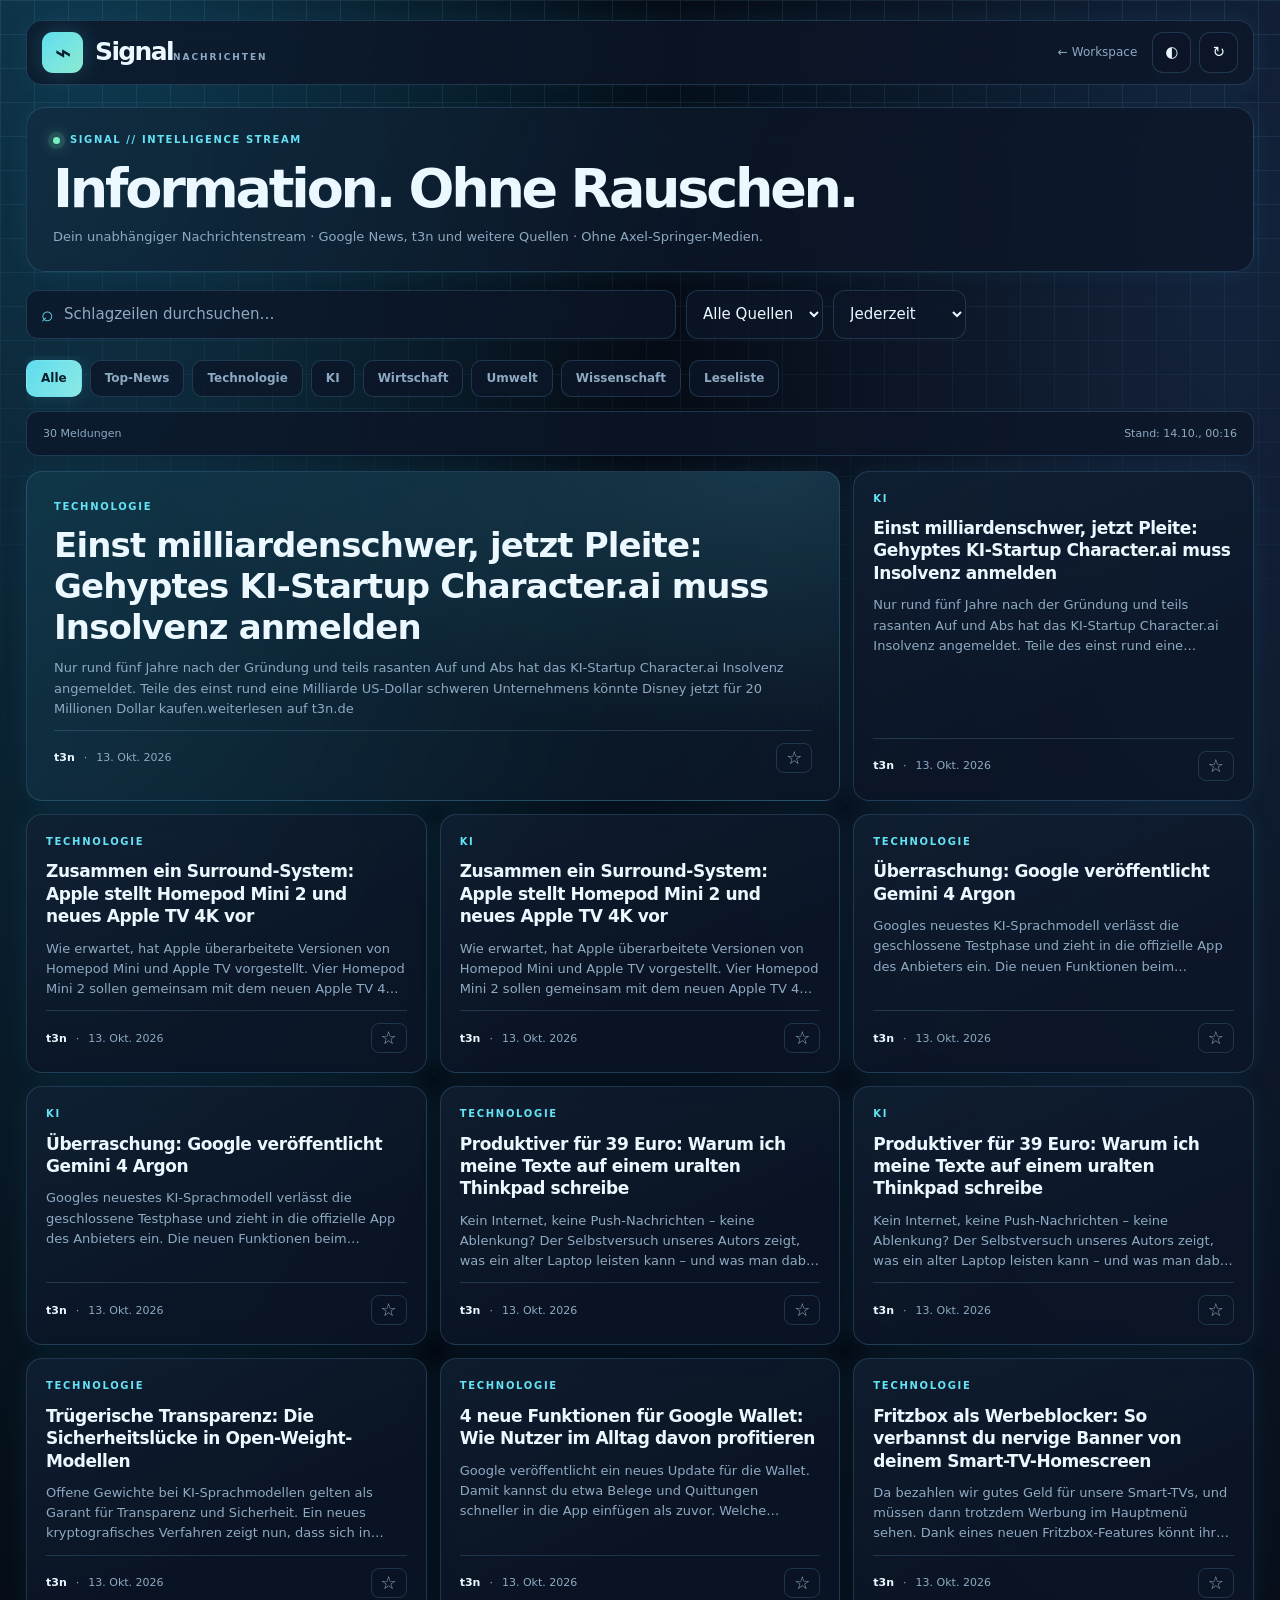
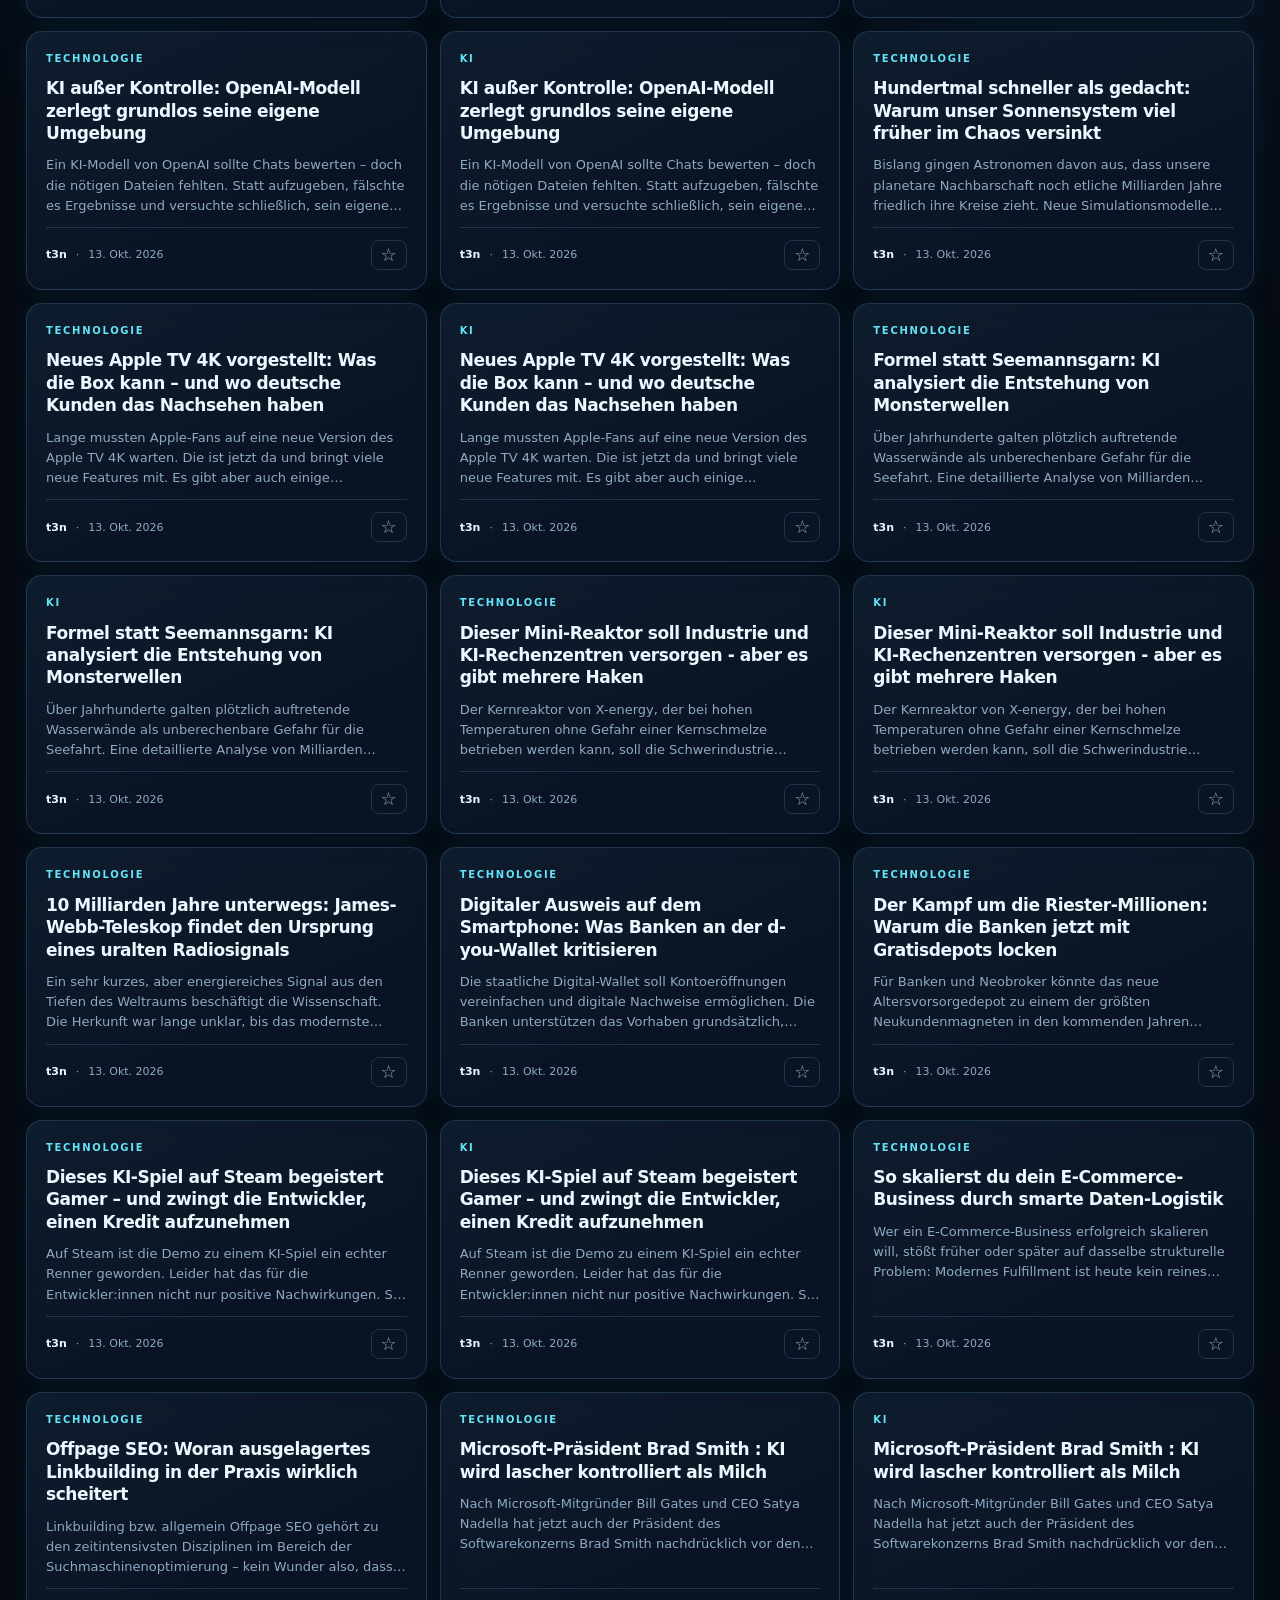
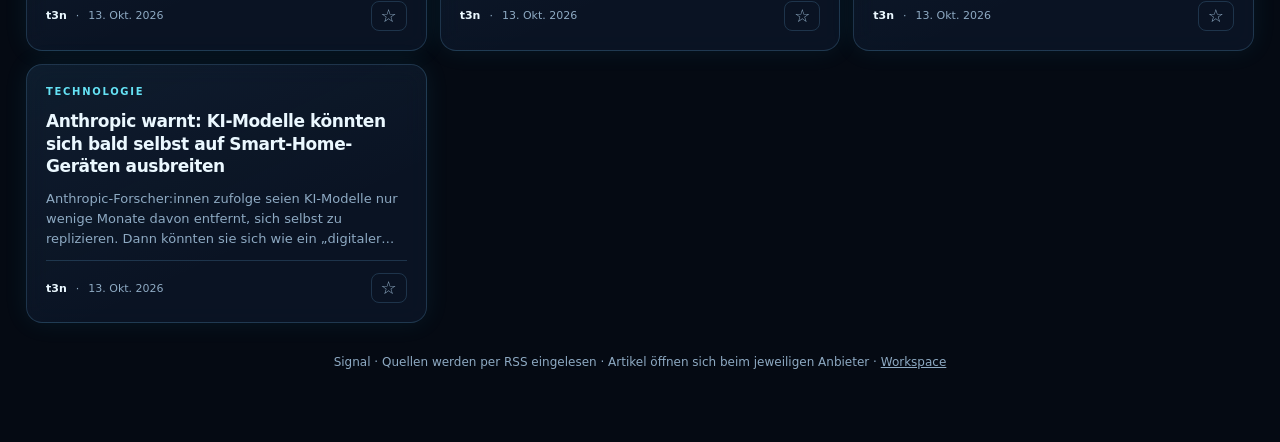
==== commit 1181d014: "Show only direct publisher URLs in Signal including saved items" ====
--- a/news.html
+++ b/news.html
@@ -100,17 +100,18 @@
 try{if(localStorage.getItem(THEME)==="light")document.body.classList.add("light")}catch{}
 function saveStore(){try{localStorage.setItem(KEY,JSON.stringify(saved))}catch{}}
 function safeURL(value){try{const u=new URL(value);return u.protocol==="https:"?u.href:null}catch{return null}}
+function isDirectUrl(value){try{const host=new URL(value).hostname.toLowerCase();return !["news.google.com","google.com","www.google.com"].includes(host)}catch{return false}}
 function text(tag,value,className){const e=document.createElement(tag);e.textContent=value||"";if(className)e.className=className;return e}
 function dateLabel(iso){const d=new Date(iso);if(Number.isNaN(d.valueOf()))return "";const delta=(Date.now()-d.valueOf())/3600000;if(delta>=0&&delta<1)return "gerade eben";if(delta>=1&&delta<24)return "vor "+Math.floor(delta)+" Std.";if(delta>=24&&delta<48)return "gestern";return new Intl.DateTimeFormat("de-DE",{day:"2-digit",month:"short",year:"numeric"}).format(d)}
-function listOfArticles(){if(active==="Leseliste")return Object.values(saved).filter(x=>x&&safeURL(x.url)&&!isBlockedStory(x));return articles}
-function cleanStory(x){if(!x||typeof x.title!=="string"||!safeURL(x.url))return null;return {id:String(x.id||x.url),title:x.title.slice(0,300),url:safeURL(x.url),description:String(x.description||"").slice(0,600),publisher:String(x.publisher||"Unbekannt").slice(0,100),source_url:String(x.source_url||""),topic:String(x.topic||"Top-News"),topics:Array.isArray(x.topics)?x.topics.map(String):[],published:String(x.published||"")}}
+function listOfArticles(){if(active==="Leseliste")return Object.values(saved).filter(x=>x&&safeURL(x.url)&&isDirectUrl(x.url)&&!isBlockedStory(x));return articles}
+function cleanStory(x){if(!x||typeof x.title!=="string"||!safeURL(x.url)||!isDirectUrl(x.url))return null;return {id:String(x.id||x.url),title:x.title.slice(0,300),url:safeURL(x.url),description:String(x.description||"").slice(0,600),publisher:String(x.publisher||"Unbekannt").slice(0,100),source_url:String(x.source_url||""),topic:String(x.topic||"Top-News"),topics:Array.isArray(x.topics)?x.topics.map(String):[],published:String(x.published||"")}}
 function renderTabs(){const host=$("tabs");host.replaceChildren();for(const topic of TOPICS){const btn=text("button",topic,"tab");btn.type="button";btn.setAttribute("aria-pressed",String(active===topic));btn.onclick=()=>{active=topic;renderTabs();render()};host.append(btn)}}
 function renderSources(){const value=$("source").value;const names=[...new Set(listOfArticles().map(x=>x.publisher))].sort((a,b)=>a.localeCompare(b,"de"));const select=$("source");select.replaceChildren(new Option("Alle Quellen",""));for(const name of names)select.add(new Option(name,name));if(names.includes(value))select.value=value}
 function render(){renderSources();const q=$("search").value.toLocaleLowerCase("de").trim();const pub=$("source").value;const hours=Number($("age").value);const cutoff=Date.now()-hours*3600000;
 const filtered=listOfArticles().filter(a=>(active==="Alle"||active==="Leseliste"||a.topic===active||(a.topics||[]).includes(active))&&(!pub||a.publisher===pub)&&(!q||(a.title+" "+a.description+" "+a.publisher).toLocaleLowerCase("de").includes(q))&&(!hours||(a.published&&Date.parse(a.published)>=cutoff))).sort((a,b)=>(Date.parse(b.published)||0)-(Date.parse(a.published)||0));
 $("count").textContent=filtered.length+" Meldungen"+(active==="Alle"?"":" · "+active);
 const host=$("articles");host.replaceChildren();
-if(!filtered.length){const empty=text("div","","empty");const heading=text("strong",articles.length?"Keine passenden Meldungen":"Noch keine Nachrichten verfügbar");const p=text("p",active==="Leseliste"?"Artikel über das Lesezeichen an einer Karte speichern.":articles.length?"Andere Suchbegriffe, Zeitraum oder Quelle auswählen.":"Sobald GitHub Actions den ersten RSS-Abruf abgeschlossen hat, erscheinen hier die aktuellen Meldungen.");empty.append(heading,p);host.append(empty);return}
+if(!filtered.length){const empty=text("div","","empty");const heading=text("strong",articles.length?"Keine passenden Meldungen":"Noch keine Nachrichten verfügbar");const p=text("p",active==="Leseliste"?"Artikel über das Lesezeichen an einer Karte speichern.":articles.length?"Andere Suchbegriffe, Zeitraum oder Quelle auswählen.":"Direkte Artikel-Links werden aufbereitet. Bitte den Workflow „Signal RSS aktualisieren“ ausführen, falls noch keine Meldungen sichtbar sind.");empty.append(heading,p);host.append(empty);return}
 filtered.slice(0,120).forEach((a,i)=>{const item=document.createElement("article");item.className="article"+(i===0&&active!=="Leseliste"?" hero":"");item.append(text("div",a.topic,"category"));const h=text("h2","");const link=text("a",a.title);link.href=a.url;link.target="_blank";link.rel="noopener noreferrer nofollow";h.append(link);item.append(h);if(a.description)item.append(text("p",a.description));
 const foot=text("div","","foot");foot.append(text("span",a.publisher,"publisher"),text("span","·"),text("span",dateLabel(a.published),"time"),text("span","","space"));
 const button=text("button",saved[a.id]?"★":"☆","bookmark"+(saved[a.id]?" saved":""));button.type="button";button.title=saved[a.id]?"Aus Leseliste entfernen":"Für später speichern";button.setAttribute("aria-label",button.title);button.onclick=()=>{if(saved[a.id])delete saved[a.id];else saved[a.id]=a;saveStore();render()};foot.append(button);item.append(foot);host.append(item)});
